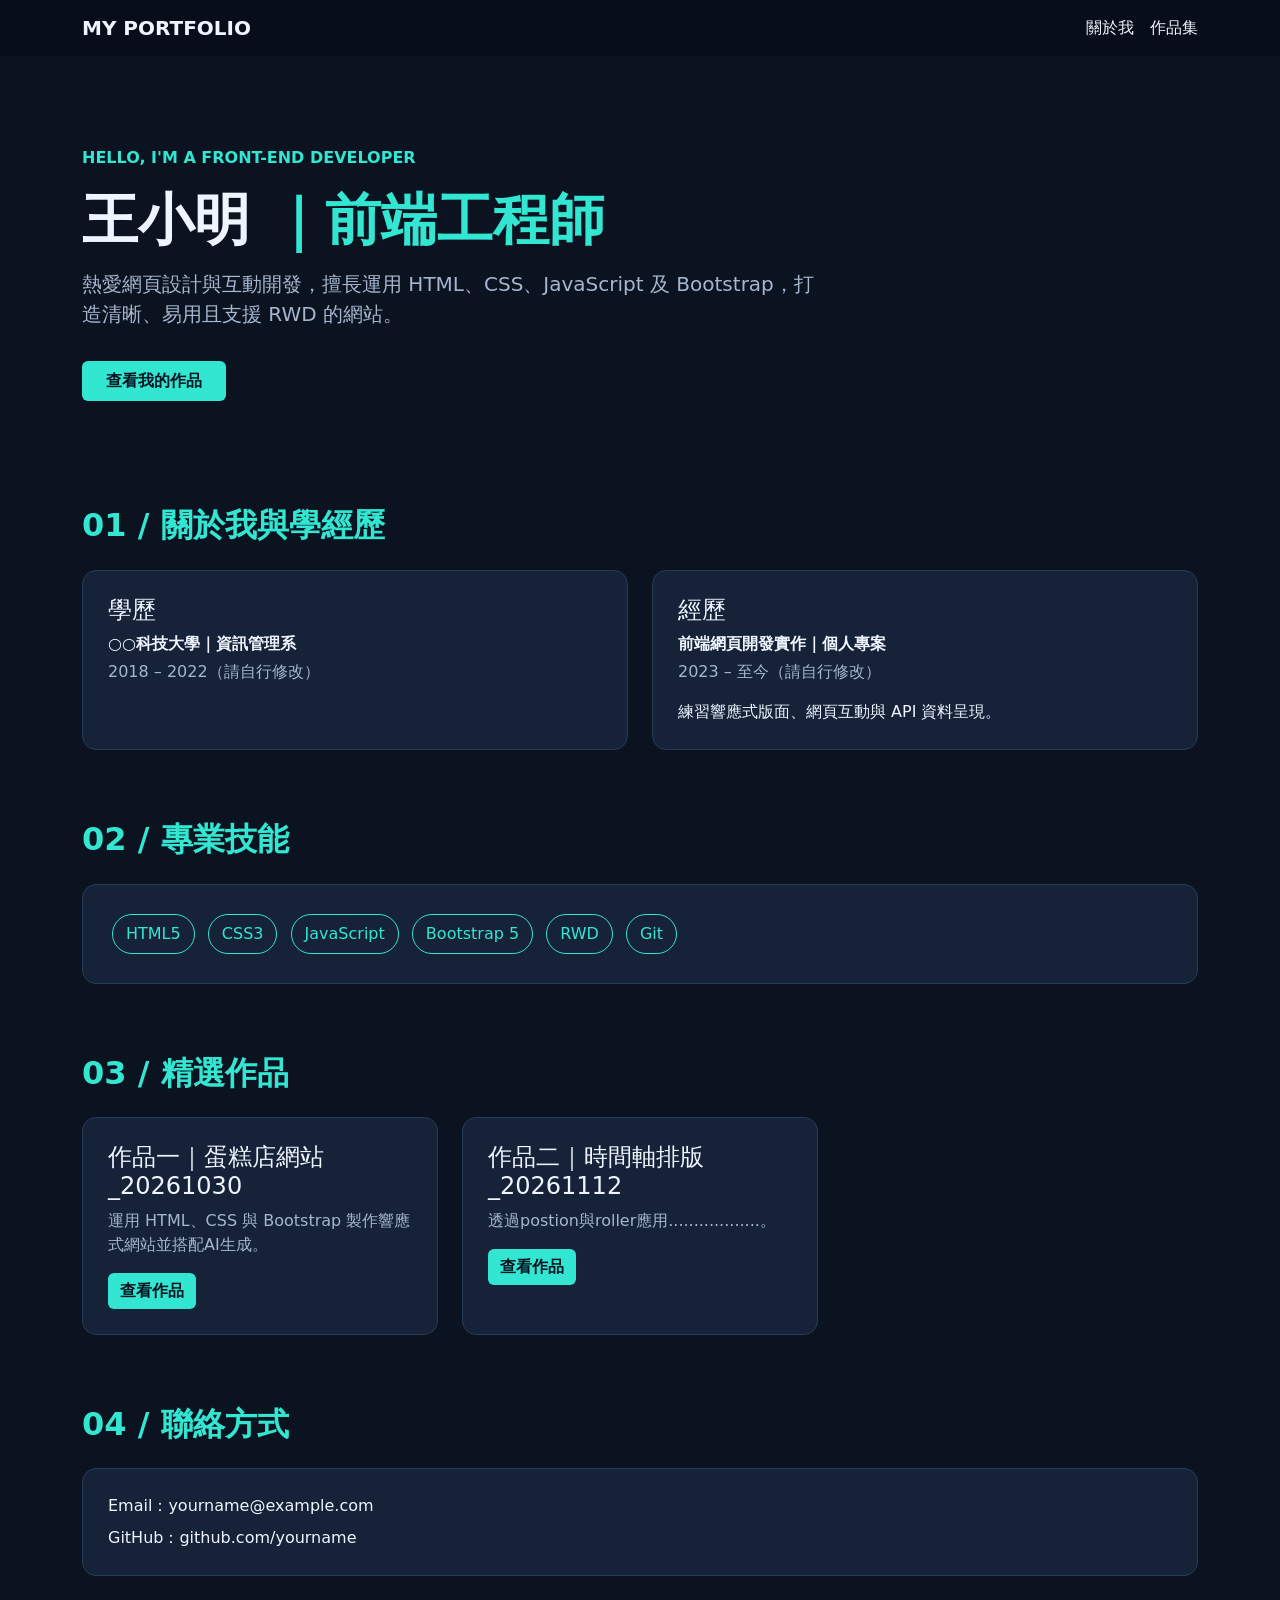
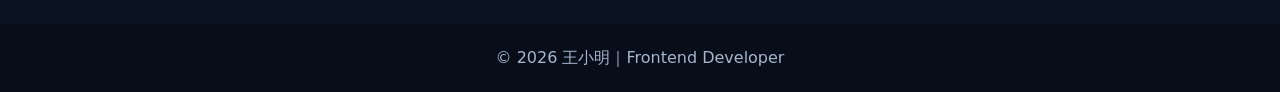
==== index.html @ 439a6287 "新增20261102-ch7-flex-ex01-timeline-section-AI03" ====
<!DOCTYPE html>
<html lang="zh-TW">

<head>
    <meta charset="UTF-8">
    <meta name="viewport" content="width=device-width, initial-scale=1.0">
    <title>個人履歷｜前端工程師</title>
    <link href="https://cdn.jsdelivr.net/npm/bootstrap@5.3.3/dist/css/bootstrap.min.css" rel="stylesheet">
    <style>
        :root {
            --bg: #0b1220;
            --card: #152238;
            --accent: #32e6d2;
            --text: #eef5ff;
            --muted: #a5b6cd;
        }

        body {
            background: var(--bg);
            color: var(--text);
        }

        .navbar,
        .footer {
            background: #080e19;
        }

        .navbar-brand,
        .nav-link {
            color: var(--text);
        }

        .nav-link:hover {
            color: var(--accent);
        }

        .hero {
            padding: 90px 0 70px;
        }

        .highlight,
        .section-title {
            color: var(--accent);
        }

        .section-title {
            font-weight: 700;
            margin-bottom: 25px;
        }

        .intro,
        .muted {
            color: var(--muted);
        }

        .info-card {
            background: var(--card);
            border: 1px solid #263c54;
            border-radius: 14px;
            padding: 25px;
            height: 100%;
        }

        .skill {
            display: inline-block;
            padding: 7px 13px;
            margin: 4px;
            border: 1px solid var(--accent);
            border-radius: 20px;
            color: var(--accent);
        }

        .btn-tech {
            background: var(--accent);
            color: #071421;
            border: none;
            font-weight: 700;
        }

        .btn-tech:hover {
            background: #8bf9ed;
            color: #071421;
        }

        section {
            padding: 35px 0;
        }

        .footer {
            color: var(--muted);
            padding: 22px 0;
        }
    </style>
</head>

<body>
    <!-- 導覽列 -->
    <nav class="navbar navbar-expand-lg">
        <div class="container">
            <a class="navbar-brand fw-bold" href="#top">MY PORTFOLIO</a>
            <div class="ms-auto d-flex gap-3">
                <a class="nav-link" href="#about">關於我</a>
                <a class="nav-link" href="#projects">作品集</a>
            </div>
        </div>
    </nav>

    <!-- 個人介紹 -->
    <header id="top" class="hero">
        <div class="container">
            <div class="row align-items-center">
                <div class="col-md-8">
                    <p class="highlight fw-bold">HELLO, I'M A FRONT-END DEVELOPER</p>
                    <h1 class="display-4 fw-bold">王小明 <span class="highlight">｜前端工程師</span></h1>
                    <p class="intro fs-5 mt-3">熱愛網頁設計與互動開發，擅長運用 HTML、CSS、JavaScript 及 Bootstrap，打造清晰、易用且支援 RWD 的網站。</p>
                    <a href="#projects" class="btn btn-tech mt-3 px-4 py-2">查看我的作品</a>
                </div>
            </div>
        </div>
    </header>

    <main class="container">
        <!-- 關於我與學經歷 -->
        <section id="about">
            <h2 class="section-title">01 / 關於我與學經歷</h2>
            <div class="row g-4">
                <div class="col-md-6">
                    <div class="info-card">
                        <h4>學歷</h4>
                        <p class="mb-1 fw-bold">○○科技大學｜資訊管理系</p>
                        <p class="muted mb-0">2018 – 2022（請自行修改）</p>
                    </div>
                </div>
                <div class="col-md-6">
                    <div class="info-card">
                        <h4>經歷</h4>
                        <p class="mb-1 fw-bold">前端網頁開發實作｜個人專案</p>
                        <p class="muted mb-0">2023 – 至今（請自行修改）</p>
                        <p class="mt-3 mb-0">練習響應式版面、網頁互動與 API 資料呈現。</p>
                    </div>
                </div>
            </div>
        </section>

        <!-- 技能 -->
        <section id="skills">
            <h2 class="section-title">02 / 專業技能</h2>
            <div class="info-card">
                <span class="skill">HTML5</span>
                <span class="skill">CSS3</span>
                <span class="skill">JavaScript</span>
                <span class="skill">Bootstrap 5</span>
                <span class="skill">RWD</span>
                <span class="skill">Git</span>
            </div>
        </section>

        <!-- 作品集：修改 href 即可更換作品連結 -->
        <section id="projects">
            <h2 class="section-title">03 / 精選作品</h2>
            <div class="row g-4">
                <div class="col-md-4">
                    <div class="info-card">
                        <h4>作品一｜蛋糕店網站_20261030</h4>
                        <p class="muted">運用 HTML、CSS 與 Bootstrap 製作響應式網站並搭配AI生成。</p>
                        <a href="20261030-ch6-ex03-AI01.html" class="btn btn-tech" target="_blank"
                            rel="noopener noreferrer">查看作品</a>
                    </div>
                </div>
                <div class="col-md-4">
                    <div class="info-card">
                        <h4>作品二｜時間軸排版_20261112</h4>
                        <p class="muted">透過postion與roller應用..................。</p>
                        <a href="20261102-ch7-flex-ex01-timeline-section-AI03.html" class="btn btn-tech" target="_blank"
                            rel="noopener noreferrer">查看作品</a>
                    </div>
                </div>

            </div>
        </section>

        <!-- 聯絡資訊 -->
        <section id="contact" class="pb-5">
            <h2 class="section-title">04 / 聯絡方式</h2>
            <div class="info-card">
                <p class="mb-2">Email：yourname@example.com</p>
                <p class="mb-0">GitHub：github.com/yourname</p>
            </div>
        </section>
    </main>

    <footer class="footer text-center">© 2026 王小明｜Frontend Developer</footer>
    <script src="https://cdn.jsdelivr.net/npm/bootstrap@5.3.3/dist/js/bootstrap.bundle.min.js"></script>
</body>

</html>
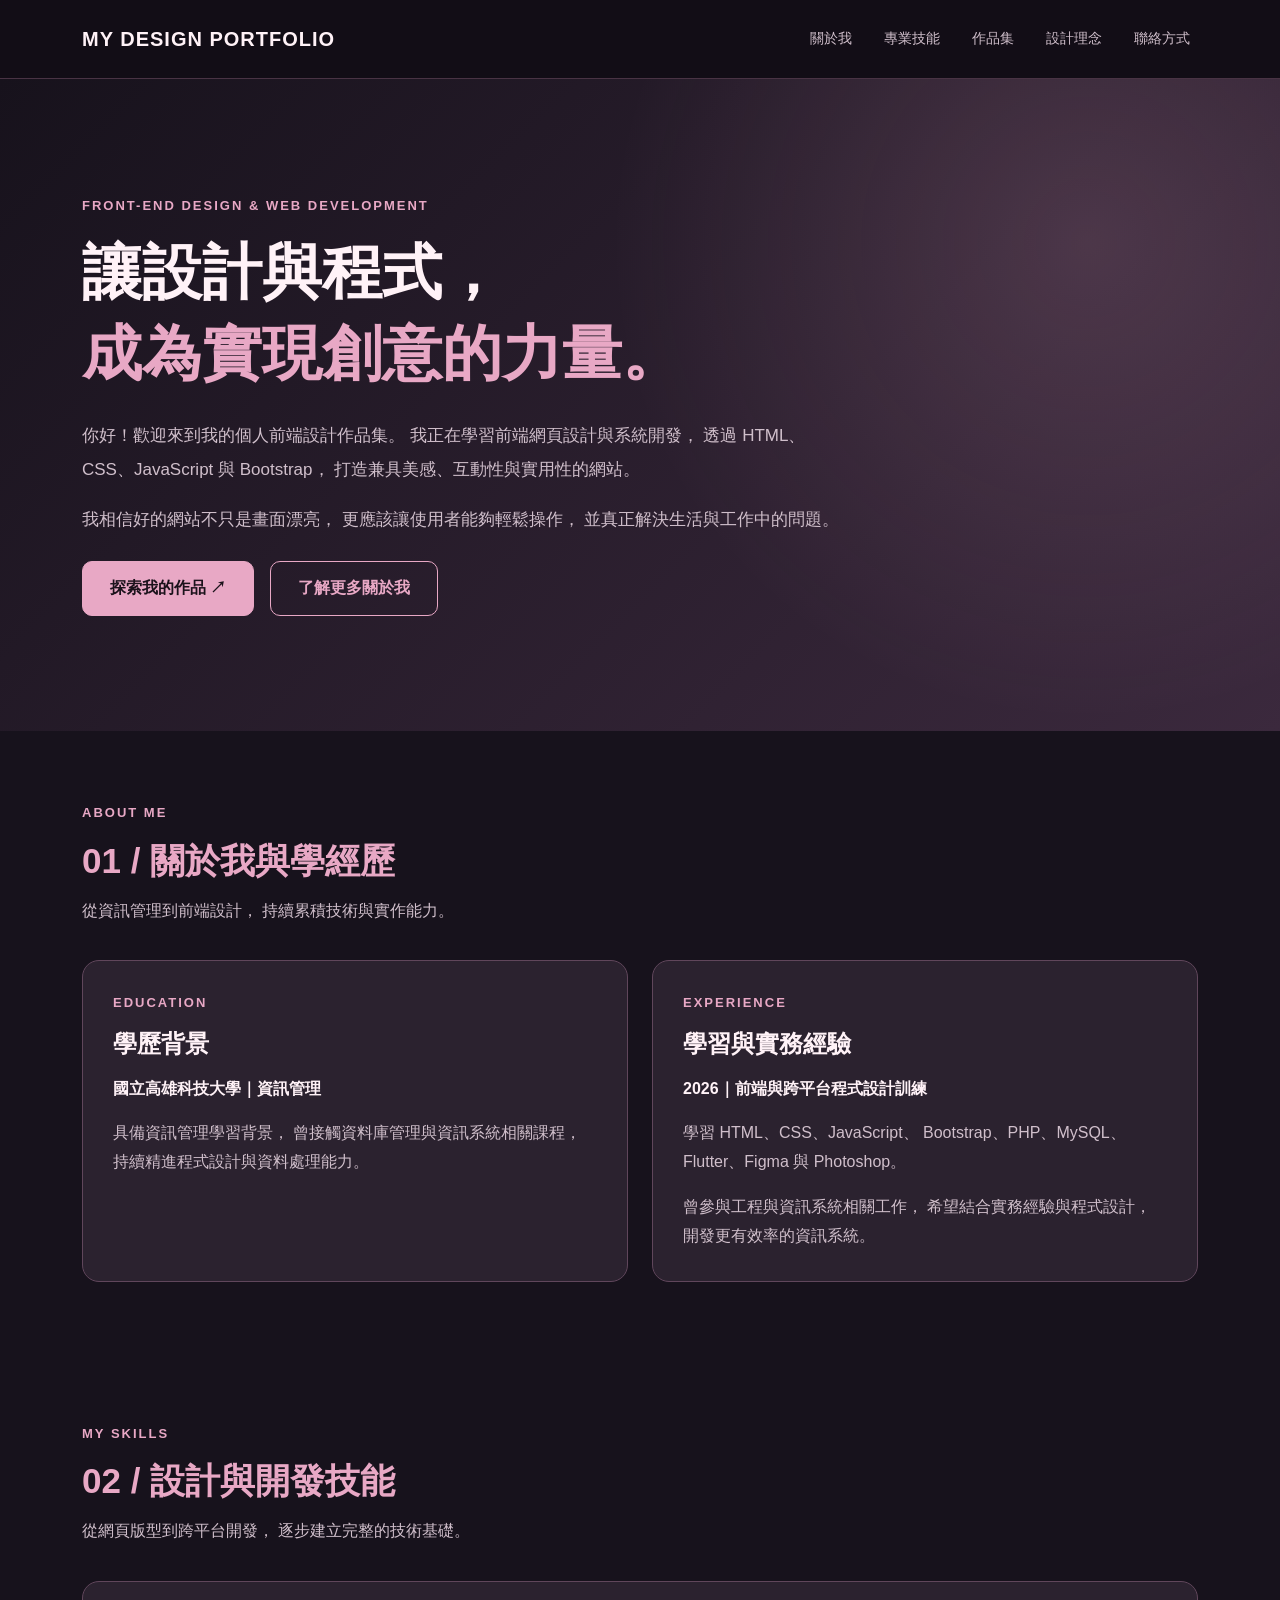
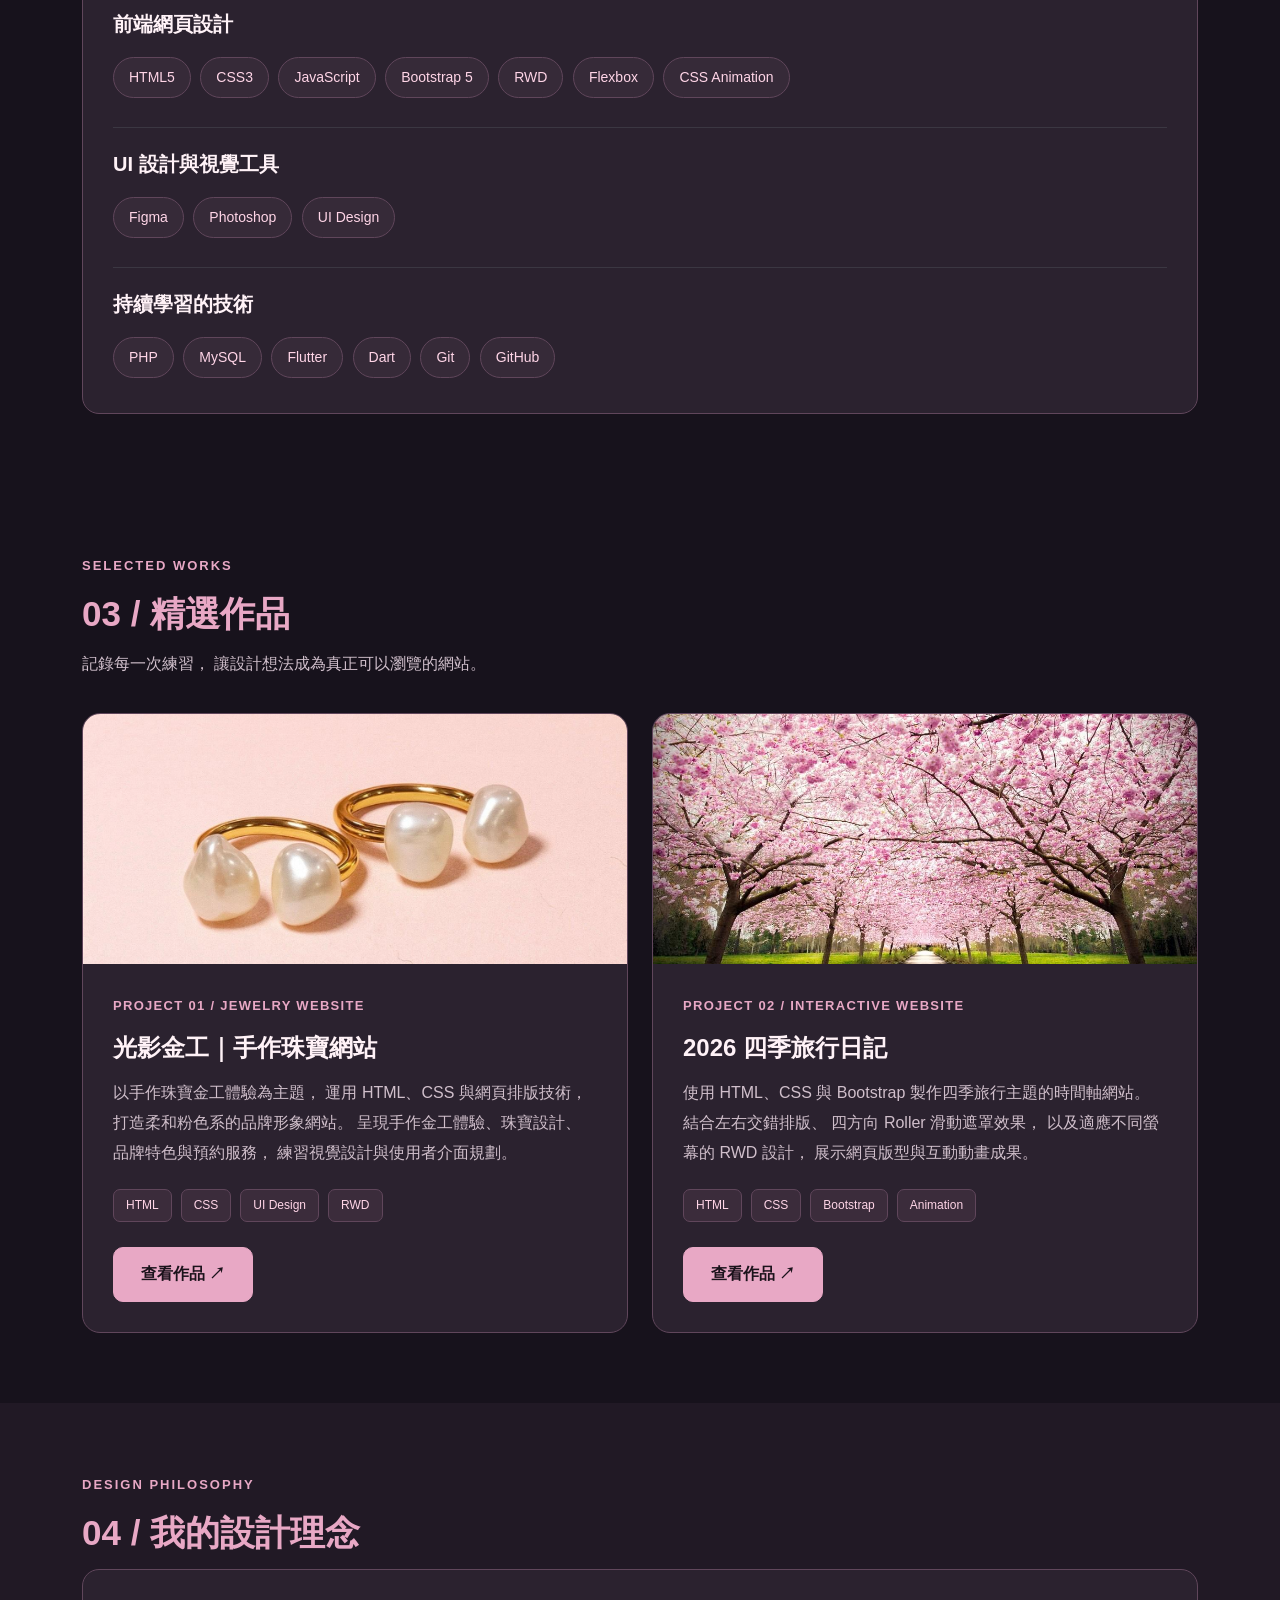
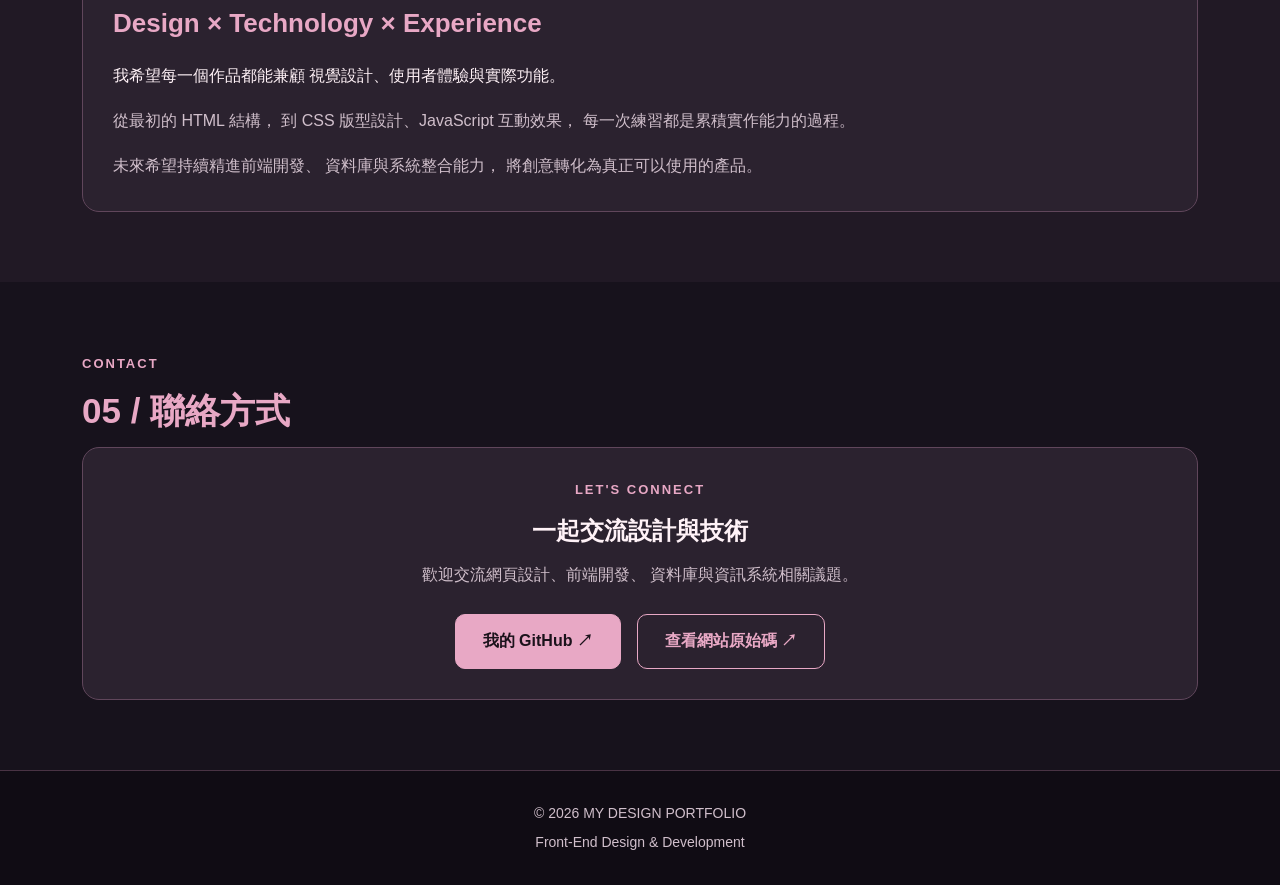
==== commit 9a5cd943: "Update portfolio with jewelry and travel projects" ====
--- a/index.html
+++ b/index.html
@@ -1,196 +1,861 @@
+
 <!DOCTYPE html>
 <html lang="zh-TW">
 
 <head>
     <meta charset="UTF-8">
     <meta name="viewport" content="width=device-width, initial-scale=1.0">
-    <title>個人履歷｜前端工程師</title>
+    <meta name="description" content="個人前端網頁設計作品集，展示光影金工、四季旅行日記及網頁設計學習成果。">
+
+    <title>MY DESIGN PORTFOLIO｜個人作品集</title>
+
     <link href="https://cdn.jsdelivr.net/npm/bootstrap@5.3.3/dist/css/bootstrap.min.css" rel="stylesheet">
+
     <style>
         :root {
-            --bg: #0b1220;
-            --card: #152238;
-            --accent: #32e6d2;
-            --text: #eef5ff;
-            --muted: #a5b6cd;
+            --bg: #17121c;
+            --surface: #211925;
+            --card: #2b222f;
+            --accent: #e8a8c5;
+            --accent-light: #ffd5e7;
+            --text: #fff2f7;
+            --muted: #d0bfcb;
+            --border: #60465b;
+        }
+
+        * {
+            box-sizing: border-box;
+        }
+
+        html {
+            scroll-behavior: smooth;
         }
 
         body {
+            margin: 0;
             background: var(--bg);
             color: var(--text);
-        }
-
-        .navbar,
-        .footer {
-            background: #080e19;
-        }
-
-        .navbar-brand,
-        .nav-link {
+            font-family: "Microsoft JhengHei", sans-serif;
+            line-height: 1.8;
+        }
+
+        a {
+            text-decoration: none;
+        }
+
+        section {
+            padding: 70px 0;
+            scroll-margin-top: 90px;
+        }
+
+        /* 導覽列 */
+
+        .navbar {
+            background: rgba(19, 14, 23, 0.97);
+            border-bottom: 1px solid #493344;
+            padding: 16px 0;
+        }
+
+        .navbar-brand {
             color: var(--text);
-        }
-
-        .nav-link:hover {
+            font-size: 20px;
+            font-weight: 800;
+            letter-spacing: 1px;
+        }
+
+        .navbar-brand:hover {
             color: var(--accent);
         }
 
+        .navbar .nav-link {
+            color: var(--muted);
+            font-size: 14px;
+            transition: color .3s;
+        }
+
+        .navbar .nav-link:hover,
+        .navbar .nav-link:focus {
+            color: var(--accent);
+        }
+
+        .navbar-toggler {
+            border: 1px solid var(--accent);
+        }
+
+        .navbar-toggler-icon {
+            background-image: url("data:image/svg+xml,%3Csvg xmlns='http://www.w3.org/2000/svg' viewBox='0 0 30 30'%3E%3Cpath stroke='%23e8a8c5' stroke-linecap='round' stroke-width='2' d='M4 7h22M4 15h22M4 23h22'/%3E%3C/svg%3E");
+        }
+
+        /* 首頁 */
+
         .hero {
-            padding: 90px 0 70px;
-        }
-
-        .highlight,
+            padding: 115px 0;
+            background:
+                radial-gradient(circle at 85% 25%,
+                    rgba(232, 168, 197, .16),
+                    transparent 40%),
+                linear-gradient(135deg, #17121c, #3b293d);
+        }
+
+        .eyebrow {
+            color: var(--accent);
+            font-size: 13px;
+            font-weight: 700;
+            letter-spacing: 2px;
+            margin-bottom: 15px;
+        }
+
+        .hero h1 {
+            font-size: clamp(34px, 5vw, 60px);
+            font-weight: 900;
+            line-height: 1.35;
+            margin-bottom: 25px;
+        }
+
+        .highlight {
+            color: var(--accent);
+        }
+
+        .hero p.intro {
+            max-width: 760px;
+            font-size: 17px;
+            color: var(--muted);
+            line-height: 2;
+        }
+
+        /* 按鈕 */
+
+        .btn-tech {
+            display: inline-block;
+            background: var(--accent);
+            border: 1px solid var(--accent);
+            color: #1b121b;
+            border-radius: 10px;
+            padding: 12px 27px;
+            font-weight: 700;
+            transition: all .3s ease;
+        }
+
+        .btn-tech:hover {
+            background: var(--accent-light);
+            color: #1b121b;
+            transform: translateY(-4px);
+            box-shadow: 0 10px 25px rgba(232,168,197,.22);
+        }
+
+        .btn-outline-tech {
+            display: inline-block;
+            border: 1px solid var(--accent);
+            color: var(--accent);
+            border-radius: 10px;
+            padding: 12px 27px;
+            font-weight: 700;
+            transition: .3s;
+        }
+
+        .btn-outline-tech:hover {
+            background: rgba(232,168,197,.12);
+            color: var(--accent-light);
+        }
+
+        /* 區塊標題 */
+
         .section-title {
             color: var(--accent);
-        }
-
-        .section-title {
+            font-size: clamp(26px, 3vw, 35px);
+            font-weight: 800;
+            margin-bottom: 15px;
+        }
+
+        .section-desc {
+            color: var(--muted);
+            margin-bottom: 35px;
+        }
+
+        /* 一般資訊卡片 */
+
+        .info-card {
+            background: var(--card);
+            border: 1px solid var(--border);
+            border-radius: 17px;
+            padding: 30px;
+            height: 100%;
+            transition: transform .35s, box-shadow .35s;
+        }
+
+        .info-card:hover {
+            transform: translateY(-5px);
+            box-shadow: 0 15px 35px rgba(0,0,0,.25);
+        }
+
+        .info-card h3 {
             font-weight: 700;
-            margin-bottom: 25px;
-        }
-
-        .intro,
+            color: var(--text);
+        }
+
         .muted {
             color: var(--muted);
         }
 
-        .info-card {
-            background: var(--card);
-            border: 1px solid #263c54;
-            border-radius: 14px;
-            padding: 25px;
-            height: 100%;
-        }
+        /* 技能標籤 */
 
         .skill {
             display: inline-block;
-            padding: 7px 13px;
-            margin: 4px;
-            border: 1px solid var(--accent);
-            border-radius: 20px;
+            border: 1px solid var(--border);
+            border-radius: 25px;
+            padding: 7px 15px;
+            margin: 5px 5px 5px 0;
+            color: var(--accent-light);
+            font-size: 14px;
+            background: rgba(232,168,197,.06);
+        }
+
+        /* 精選作品 */
+
+        .project-card {
+            display: flex;
+            flex-direction: column;
+            height: 100%;
+            overflow: hidden;
+            background: var(--card);
+            border: 1px solid var(--border);
+            border-radius: 18px;
+            transition: transform .35s, box-shadow .35s;
+        }
+
+        .project-card:hover {
+            transform: translateY(-8px);
+            box-shadow: 0 18px 45px rgba(0,0,0,.3);
+        }
+
+        .project-image {
+            width: 100%;
+            height: 250px;
+            overflow: hidden;
+            background: #493344;
+        }
+
+        .project-image img {
+            display: block;
+            width: 100%;
+            height: 100%;
+            object-fit: cover;
+            transition: transform .5s;
+        }
+
+        .project-card:hover .project-image img {
+            transform: scale(1.06);
+        }
+
+        .project-body {
+            display: flex;
+            flex-direction: column;
+            flex: 1;
+            padding: 30px;
+        }
+
+        .project-label {
             color: var(--accent);
-        }
-
-        .btn-tech {
-            background: var(--accent);
-            color: #071421;
-            border: none;
+            font-size: 13px;
+            letter-spacing: 1.3px;
             font-weight: 700;
-        }
-
-        .btn-tech:hover {
-            background: #8bf9ed;
-            color: #071421;
-        }
-
-        section {
-            padding: 35px 0;
-        }
-
-        .footer {
+            margin-bottom: 16px;
+        }
+
+        .project-body h3 {
+            font-size: 24px;
+            font-weight: 800;
+            color: var(--text);
+            margin-bottom: 15px;
+        }
+
+        .project-description {
             color: var(--muted);
-            padding: 22px 0;
+            line-height: 1.9;
+            margin-bottom: 20px;
+        }
+
+        .project-tags {
+            display: flex;
+            flex-wrap: wrap;
+            gap: 9px;
+            margin-bottom: 25px;
+        }
+
+        .project-tag {
+            border: 1px solid var(--border);
+            border-radius: 7px;
+            padding: 5px 12px;
+            color: var(--accent-light);
+            background: rgba(232,168,197,.08);
+            font-size: 12px;
+        }
+
+        .project-body .btn-tech {
+            align-self: flex-start;
+            margin-top: auto;
+        }
+
+        /* 設計理念 */
+
+        .design-section {
+            background: var(--surface);
+        }
+
+        .design-quote {
+            color: var(--accent);
+            font-size: 26px;
+            font-weight: 800;
+        }
+
+        /* 聯絡方式 */
+
+        .contact-link {
+            color: var(--accent-light);
+            overflow-wrap: anywhere;
+        }
+
+        .contact-link:hover {
+            color: white;
+        }
+
+        /* 頁尾 */
+
+        footer {
+            background: #100c14;
+            border-top: 1px solid #493344;
+            padding: 30px 0;
+            color: var(--muted);
+            text-align: center;
+            font-size: 14px;
+        }
+
+        /* RWD 手機版 */
+
+        @media (max-width: 767.98px) {
+            section {
+                padding: 48px 0;
+            }
+
+            .hero {
+                padding: 75px 0;
+            }
+
+            .hero h1 {
+                font-size: 34px;
+            }
+
+            .hero p.intro {
+                font-size: 15px;
+            }
+
+            .project-image {
+                height: 215px;
+            }
+
+            .project-body {
+                padding: 23px;
+            }
+
+            .project-body h3 {
+                font-size: 21px;
+            }
+
+            .info-card {
+                padding: 23px;
+            }
+        }
+
+        @media (prefers-reduced-motion: reduce) {
+            html {
+                scroll-behavior: auto;
+            }
+
+            *,
+            *::before,
+            *::after {
+                transition-duration: .01ms !important;
+            }
         }
     </style>
 </head>
 
 <body>
+
     <!-- 導覽列 -->
-    <nav class="navbar navbar-expand-lg">
+
+    <nav class="navbar navbar-expand-lg sticky-top">
         <div class="container">
-            <a class="navbar-brand fw-bold" href="#top">MY PORTFOLIO</a>
-            <div class="ms-auto d-flex gap-3">
-                <a class="nav-link" href="#about">關於我</a>
-                <a class="nav-link" href="#projects">作品集</a>
+
+            <a class="navbar-brand" href="#top">
+                MY DESIGN PORTFOLIO
+            </a>
+
+            <button class="navbar-toggler"
+                    type="button"
+                    data-bs-toggle="collapse"
+                    data-bs-target="#mainNavbar"
+                    aria-controls="mainNavbar"
+                    aria-expanded="false"
+                    aria-label="開啟導覽選單">
+                <span class="navbar-toggler-icon"></span>
+            </button>
+
+            <div class="collapse navbar-collapse" id="mainNavbar">
+                <div class="navbar-nav ms-auto gap-lg-3">
+                    <a class="nav-link" href="#about">關於我</a>
+                    <a class="nav-link" href="#skills">專業技能</a>
+                    <a class="nav-link" href="#projects">作品集</a>
+                    <a class="nav-link" href="#design">設計理念</a>
+                    <a class="nav-link" href="#contact">聯絡方式</a>
+                </div>
             </div>
+
         </div>
     </nav>
 
-    <!-- 個人介紹 -->
+    <!-- 首頁主視覺 -->
+
     <header id="top" class="hero">
         <div class="container">
-            <div class="row align-items-center">
-                <div class="col-md-8">
-                    <p class="highlight fw-bold">HELLO, I'M A FRONT-END DEVELOPER</p>
-                    <h1 class="display-4 fw-bold">王小明 <span class="highlight">｜前端工程師</span></h1>
-                    <p class="intro fs-5 mt-3">熱愛網頁設計與互動開發，擅長運用 HTML、CSS、JavaScript 及 Bootstrap，打造清晰、易用且支援 RWD 的網站。</p>
-                    <a href="#projects" class="btn btn-tech mt-3 px-4 py-2">查看我的作品</a>
-                </div>
+
+            <p class="eyebrow">
+                FRONT-END DESIGN & WEB DEVELOPMENT
+            </p>
+
+            <h1>
+                讓設計與程式，<br>
+                <span class="highlight">
+                    成為實現創意的力量。
+                </span>
+            </h1>
+
+            <p class="intro">
+                你好！歡迎來到我的個人前端設計作品集。
+                我正在學習前端網頁設計與系統開發，
+                透過 HTML、CSS、JavaScript 與 Bootstrap，
+                打造兼具美感、互動性與實用性的網站。
+            </p>
+
+            <p class="intro">
+                我相信好的網站不只是畫面漂亮，
+                更應該讓使用者能夠輕鬆操作，
+                並真正解決生活與工作中的問題。
+            </p>
+
+            <div class="d-flex flex-wrap gap-3 mt-4">
+                <a href="#projects" class="btn-tech">
+                    探索我的作品 ↗
+                </a>
+
+                <a href="#about" class="btn-outline-tech">
+                    了解更多關於我
+                </a>
             </div>
+
         </div>
     </header>
 
-    <main class="container">
-        <!-- 關於我與學經歷 -->
+    <main>
+
+        <!-- 01 關於我 -->
+
         <section id="about">
-            <h2 class="section-title">01 / 關於我與學經歷</h2>
-            <div class="row g-4">
-                <div class="col-md-6">
-                    <div class="info-card">
-                        <h4>學歷</h4>
-                        <p class="mb-1 fw-bold">○○科技大學｜資訊管理系</p>
-                        <p class="muted mb-0">2018 – 2022（請自行修改）</p>
+            <div class="container">
+
+                <p class="eyebrow">ABOUT ME</p>
+
+                <h2 class="section-title">
+                    01 / 關於我與學經歷
+                </h2>
+
+                <p class="section-desc">
+                    從資訊管理到前端設計，
+                    持續累積技術與實作能力。
+                </p>
+
+                <div class="row g-4">
+
+                    <div class="col-md-6">
+                        <div class="info-card">
+
+                            <p class="eyebrow">EDUCATION</p>
+
+                            <h3 class="h4 mb-3">
+                                學歷背景
+                            </h3>
+
+                            <p class="fw-bold">
+                                國立高雄科技大學｜資訊管理
+                            </p>
+
+                            <p class="muted mb-0">
+                                具備資訊管理學習背景，
+                                曾接觸資料庫管理與資訊系統相關課程，
+                                持續精進程式設計與資料處理能力。
+                            </p>
+
+                        </div>
                     </div>
+
+                    <div class="col-md-6">
+                        <div class="info-card">
+
+                            <p class="eyebrow">EXPERIENCE</p>
+
+                            <h3 class="h4 mb-3">
+                                學習與實務經驗
+                            </h3>
+
+                            <p class="fw-bold">
+                                2026｜前端與跨平台程式設計訓練
+                            </p>
+
+                            <p class="muted">
+                                學習 HTML、CSS、JavaScript、
+                                Bootstrap、PHP、MySQL、
+                                Flutter、Figma 與 Photoshop。
+                            </p>
+
+                            <p class="muted mb-0">
+                                曾參與工程與資訊系統相關工作，
+                                希望結合實務經驗與程式設計，
+                                開發更有效率的資訊系統。
+                            </p>
+
+                        </div>
+                    </div>
+
                 </div>
-                <div class="col-md-6">
-                    <div class="info-card">
-                        <h4>經歷</h4>
-                        <p class="mb-1 fw-bold">前端網頁開發實作｜個人專案</p>
-                        <p class="muted mb-0">2023 – 至今（請自行修改）</p>
-                        <p class="mt-3 mb-0">練習響應式版面、網頁互動與 API 資料呈現。</p>
-                    </div>
-                </div>
+
             </div>
         </section>
 
-        <!-- 技能 -->
+        <!-- 02 專業技能 -->
+
         <section id="skills">
-            <h2 class="section-title">02 / 專業技能</h2>
-            <div class="info-card">
-                <span class="skill">HTML5</span>
-                <span class="skill">CSS3</span>
-                <span class="skill">JavaScript</span>
-                <span class="skill">Bootstrap 5</span>
-                <span class="skill">RWD</span>
-                <span class="skill">Git</span>
+            <div class="container">
+
+                <p class="eyebrow">MY SKILLS</p>
+
+                <h2 class="section-title">
+                    02 / 設計與開發技能
+                </h2>
+
+                <p class="section-desc">
+                    從網頁版型到跨平台開發，
+                    逐步建立完整的技術基礎。
+                </p>
+
+                <div class="info-card">
+
+                    <h3 class="h5 mb-3">
+                        前端網頁設計
+                    </h3>
+
+                    <div>
+                        <span class="skill">HTML5</span>
+                        <span class="skill">CSS3</span>
+                        <span class="skill">JavaScript</span>
+                        <span class="skill">Bootstrap 5</span>
+                        <span class="skill">RWD</span>
+                        <span class="skill">Flexbox</span>
+                        <span class="skill">CSS Animation</span>
+                    </div>
+
+                    <hr class="border-secondary my-4">
+
+                    <h3 class="h5 mb-3">
+                        UI 設計與視覺工具
+                    </h3>
+
+                    <div>
+                        <span class="skill">Figma</span>
+                        <span class="skill">Photoshop</span>
+                        <span class="skill">UI Design</span>
+                    </div>
+
+                    <hr class="border-secondary my-4">
+
+                    <h3 class="h5 mb-3">
+                        持續學習的技術
+                    </h3>
+
+                    <div>
+                        <span class="skill">PHP</span>
+                        <span class="skill">MySQL</span>
+                        <span class="skill">Flutter</span>
+                        <span class="skill">Dart</span>
+                        <span class="skill">Git</span>
+                        <span class="skill">GitHub</span>
+                    </div>
+
+                </div>
+
             </div>
         </section>
 
-        <!-- 作品集：修改 href 即可更換作品連結 -->
+        <!-- 03 精選作品 -->
+
         <section id="projects">
-            <h2 class="section-title">03 / 精選作品</h2>
-            <div class="row g-4">
-                <div class="col-md-4">
-                    <div class="info-card">
-                        <h4>作品一｜蛋糕店網站_20261030</h4>
-                        <p class="muted">運用 HTML、CSS 與 Bootstrap 製作響應式網站並搭配AI生成。</p>
-                        <a href="20261030-ch6-ex03-AI01.html" class="btn btn-tech" target="_blank"
-                            rel="noopener noreferrer">查看作品</a>
+            <div class="container">
+
+                <p class="eyebrow">
+                    SELECTED WORKS
+                </p>
+
+                <h2 class="section-title">
+                    03 / 精選作品
+                </h2>
+
+                <p class="section-desc">
+                    記錄每一次練習，
+                    讓設計想法成為真正可以瀏覽的網站。
+                </p>
+
+                <div class="row g-4">
+
+                    <!-- PROJECT 01 光影金工 -->
+
+                    <div class="col-md-6">
+
+                        <article class="project-card">
+
+                            <div class="project-image">
+
+                                <img
+                                    src="jewelry.jpg"
+                                    alt="光影金工玫瑰金珠寶作品預覽"
+                                    loading="lazy">
+
+                            </div>
+
+                            <div class="project-body">
+
+                                <p class="project-label">
+                                    PROJECT 01 / JEWELRY WEBSITE
+                                </p>
+
+                                <h3>
+                                    光影金工｜手作珠寶網站
+                                </h3>
+
+                                <p class="project-description">
+                                    以手作珠寶金工體驗為主題，
+                                    運用 HTML、CSS 與網頁排版技術，
+                                    打造柔和粉色系的品牌形象網站。
+                                    呈現手作金工體驗、珠寶設計、
+                                    品牌特色與預約服務，
+                                    練習視覺設計與使用者介面規劃。
+                                </p>
+
+                                <div class="project-tags">
+                                    <span class="project-tag">HTML</span>
+                                    <span class="project-tag">CSS</span>
+                                    <span class="project-tag">UI Design</span>
+                                    <span class="project-tag">RWD</span>
+                                </div>
+
+                                <a href="jewelry.html"
+                                   class="btn-tech"
+                                   target="_blank"
+                                   rel="noopener noreferrer">
+                                    查看作品 ↗
+                                </a>
+
+                            </div>
+
+                        </article>
+
                     </div>
-                </div>
-                <div class="col-md-4">
-                    <div class="info-card">
-                        <h4>作品二｜時間軸排版_20261112</h4>
-                        <p class="muted">透過postion與roller應用..................。</p>
-                        <a href="20261102-ch7-flex-ex01-timeline-section-AI03.html" class="btn btn-tech" target="_blank"
-                            rel="noopener noreferrer">查看作品</a>
+
+                    <!-- PROJECT 02 四季旅行日記 -->
+
+                    <div class="col-md-6">
+
+                        <article class="project-card">
+
+                            <div class="project-image">
+
+                                <img
+                                    src="spring_portfolio.jpg"
+                                    alt="2026 四季旅行日記櫻花步道預覽"
+                                    loading="lazy">
+
+                            </div>
+
+                            <div class="project-body">
+
+                                <p class="project-label">
+                                    PROJECT 02 / INTERACTIVE WEBSITE
+                                </p>
+
+                                <h3>
+                                    2026 四季旅行日記
+                                </h3>
+
+                                <p class="project-description">
+                                    使用 HTML、CSS 與 Bootstrap
+                                    製作四季旅行主題的時間軸網站。
+                                    結合左右交錯排版、
+                                    四方向 Roller 滑動遮罩效果，
+                                    以及適應不同螢幕的 RWD 設計，
+                                    展示網頁版型與互動動畫成果。
+                                </p>
+
+                                <div class="project-tags">
+                                    <span class="project-tag">HTML</span>
+                                    <span class="project-tag">CSS</span>
+                                    <span class="project-tag">Bootstrap</span>
+                                    <span class="project-tag">Animation</span>
+                                </div>
+
+                                <a href="20261102_travels_2.html"
+                                   class="btn-tech"
+                                   target="_blank"
+                                   rel="noopener noreferrer">
+                                    查看作品 ↗
+                                </a>
+
+                            </div>
+
+                        </article>
+
                     </div>
+
                 </div>
 
             </div>
         </section>
 
-        <!-- 聯絡資訊 -->
-        <section id="contact" class="pb-5">
-            <h2 class="section-title">04 / 聯絡方式</h2>
-            <div class="info-card">
-                <p class="mb-2">Email：yourname@example.com</p>
-                <p class="mb-0">GitHub：github.com/yourname</p>
+        <!-- 04 設計理念 -->
+
+        <section id="design" class="design-section">
+            <div class="container">
+
+                <p class="eyebrow">
+                    DESIGN PHILOSOPHY
+                </p>
+
+                <h2 class="section-title">
+                    04 / 我的設計理念
+                </h2>
+
+                <div class="info-card">
+
+                    <p class="design-quote">
+                        Design × Technology × Experience
+                    </p>
+
+                    <p>
+                        我希望每一個作品都能兼顧
+                        視覺設計、使用者體驗與實際功能。
+                    </p>
+
+                    <p class="muted">
+                        從最初的 HTML 結構，
+                        到 CSS 版型設計、JavaScript 互動效果，
+                        每一次練習都是累積實作能力的過程。
+                    </p>
+
+                    <p class="muted mb-0">
+                        未來希望持續精進前端開發、
+                        資料庫與系統整合能力，
+                        將創意轉化為真正可以使用的產品。
+                    </p>
+
+                </div>
+
             </div>
         </section>
+
+        <!-- 05 聯絡方式 -->
+
+        <section id="contact">
+            <div class="container">
+
+                <p class="eyebrow">
+                    CONTACT
+                </p>
+
+                <h2 class="section-title">
+                    05 / 聯絡方式
+                </h2>
+
+                <div class="info-card text-center">
+
+                    <p class="eyebrow">
+                        LET'S CONNECT
+                    </p>
+
+                    <h3 class="h4 mb-3">
+                        一起交流設計與技術
+                    </h3>
+
+                    <p class="muted">
+                        歡迎交流網頁設計、前端開發、
+                        資料庫與資訊系統相關議題。
+                    </p>
+
+                    <div class="d-flex flex-wrap justify-content-center gap-3 mt-4">
+
+                        <a href="https://github.com/peipei1168-blip"
+                           class="btn-tech"
+                           target="_blank"
+                           rel="noopener noreferrer">
+                            我的 GitHub ↗
+                        </a>
+
+                        <a href="https://github.com/peipei1168-blip/web202608"
+                           class="btn-outline-tech"
+                           target="_blank"
+                           rel="noopener noreferrer">
+                            查看網站原始碼 ↗
+                        </a>
+
+                    </div>
+
+                </div>
+
+            </div>
+        </section>
+
     </main>
 
-    <footer class="footer text-center">© 2026 王小明｜Frontend Developer</footer>
+    <!-- 頁尾 -->
+
+    <footer>
+        <div class="container">
+
+            <p class="mb-1">
+                © 2026 MY DESIGN PORTFOLIO
+            </p>
+
+            <p class="mb-0">
+                Front-End Design & Development
+            </p>
+
+        </div>
+    </footer>
+
     <script src="https://cdn.jsdelivr.net/npm/bootstrap@5.3.3/dist/js/bootstrap.bundle.min.js"></script>
+
+    <script>
+        document.querySelectorAll('#mainNavbar .nav-link')
+            .forEach(function (link) {
+                link.addEventListener('click', function () {
+                    const navbar = document.getElementById('mainNavbar');
+
+                    if (navbar.classList.contains('show')) {
+                        bootstrap.Collapse
+                            .getOrCreateInstance(navbar, {
+                                toggle: false
+                            })
+                            .hide();
+                    }
+                });
+            });
+    </script>
+
 </body>
-
-</html>+</html>
